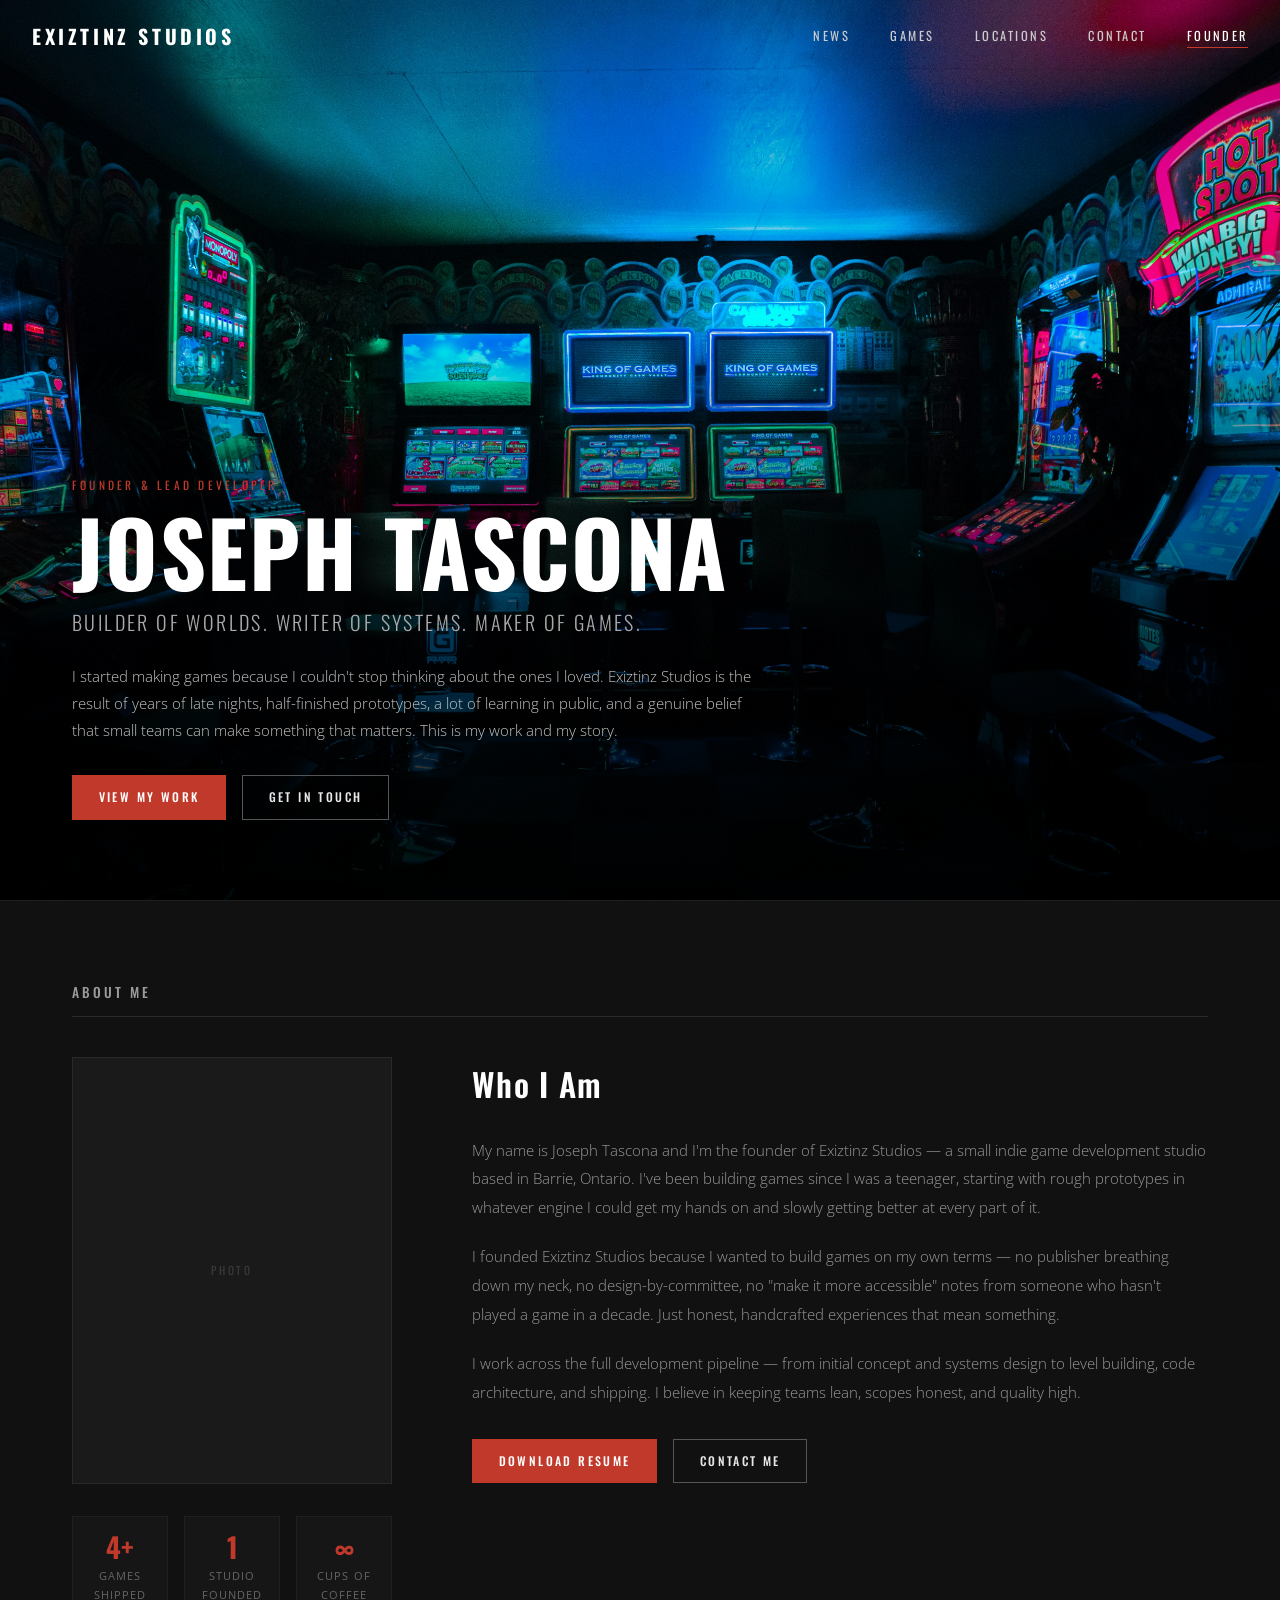
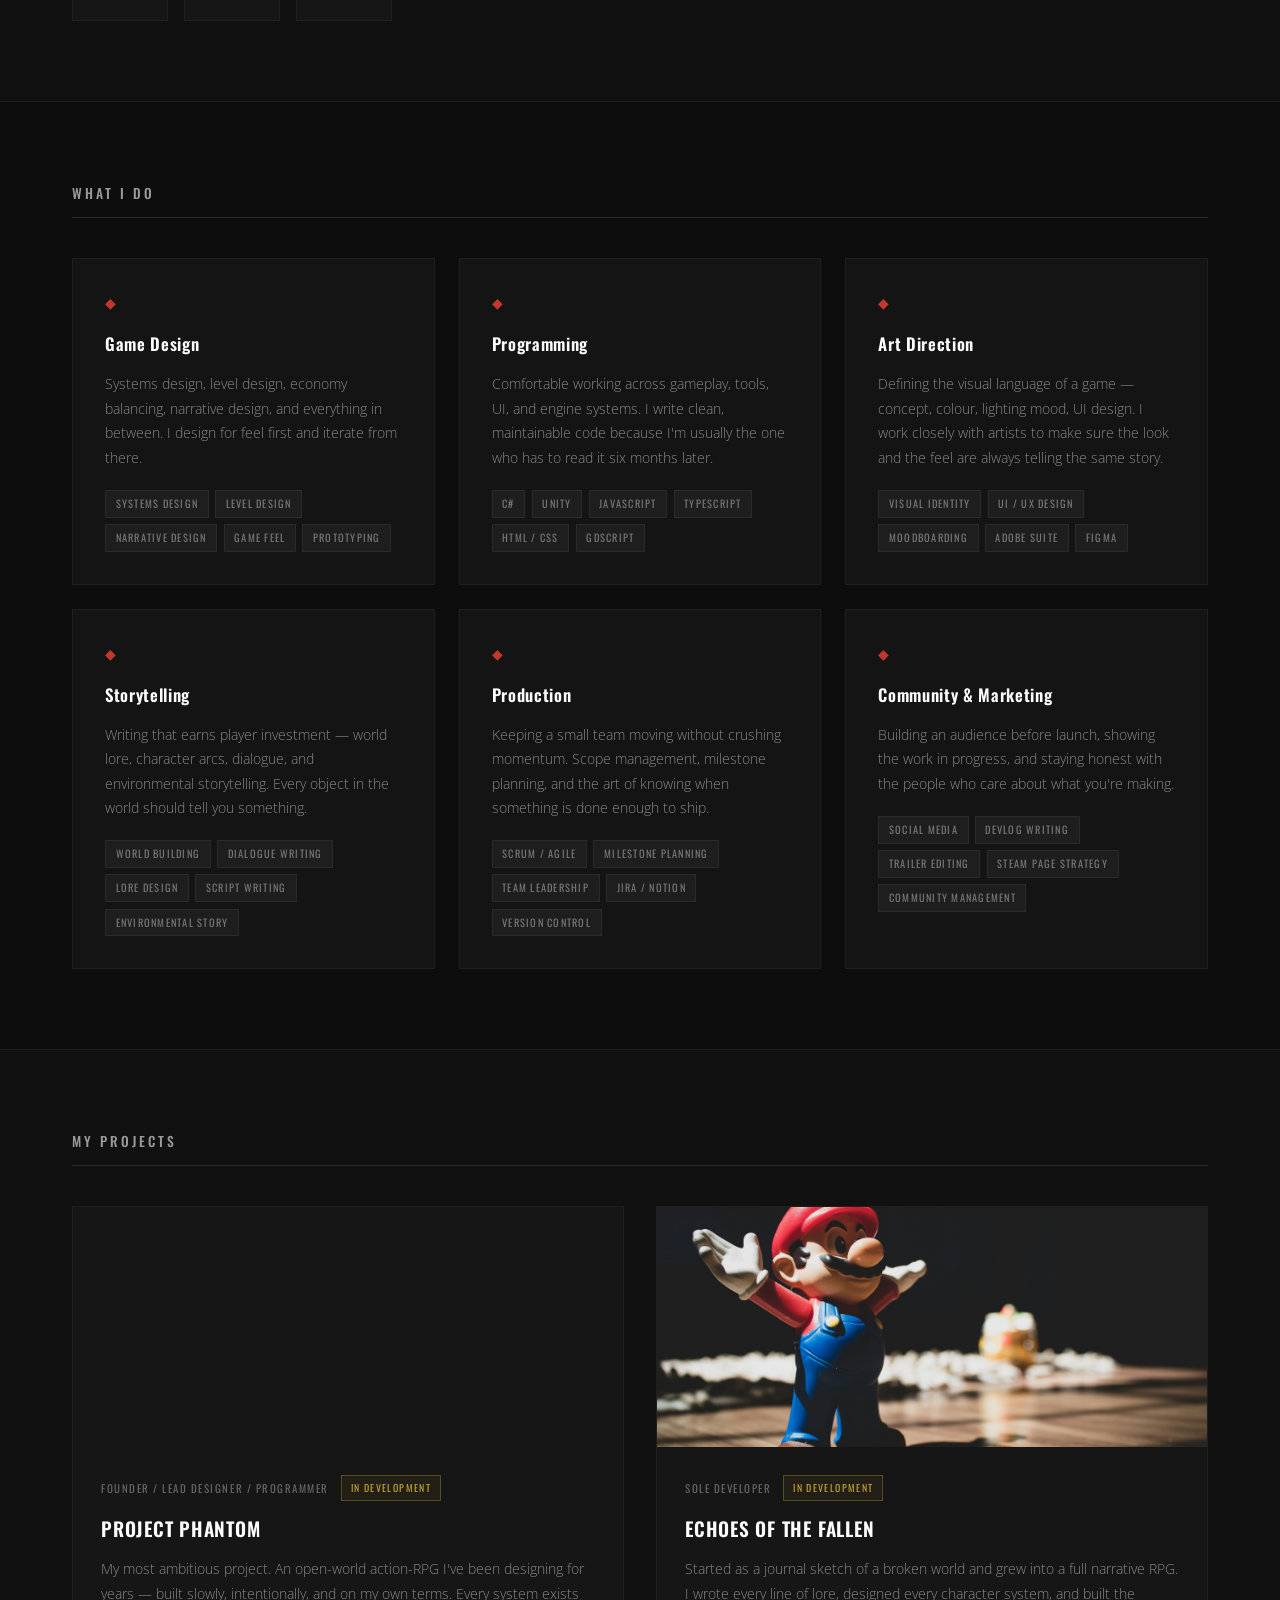
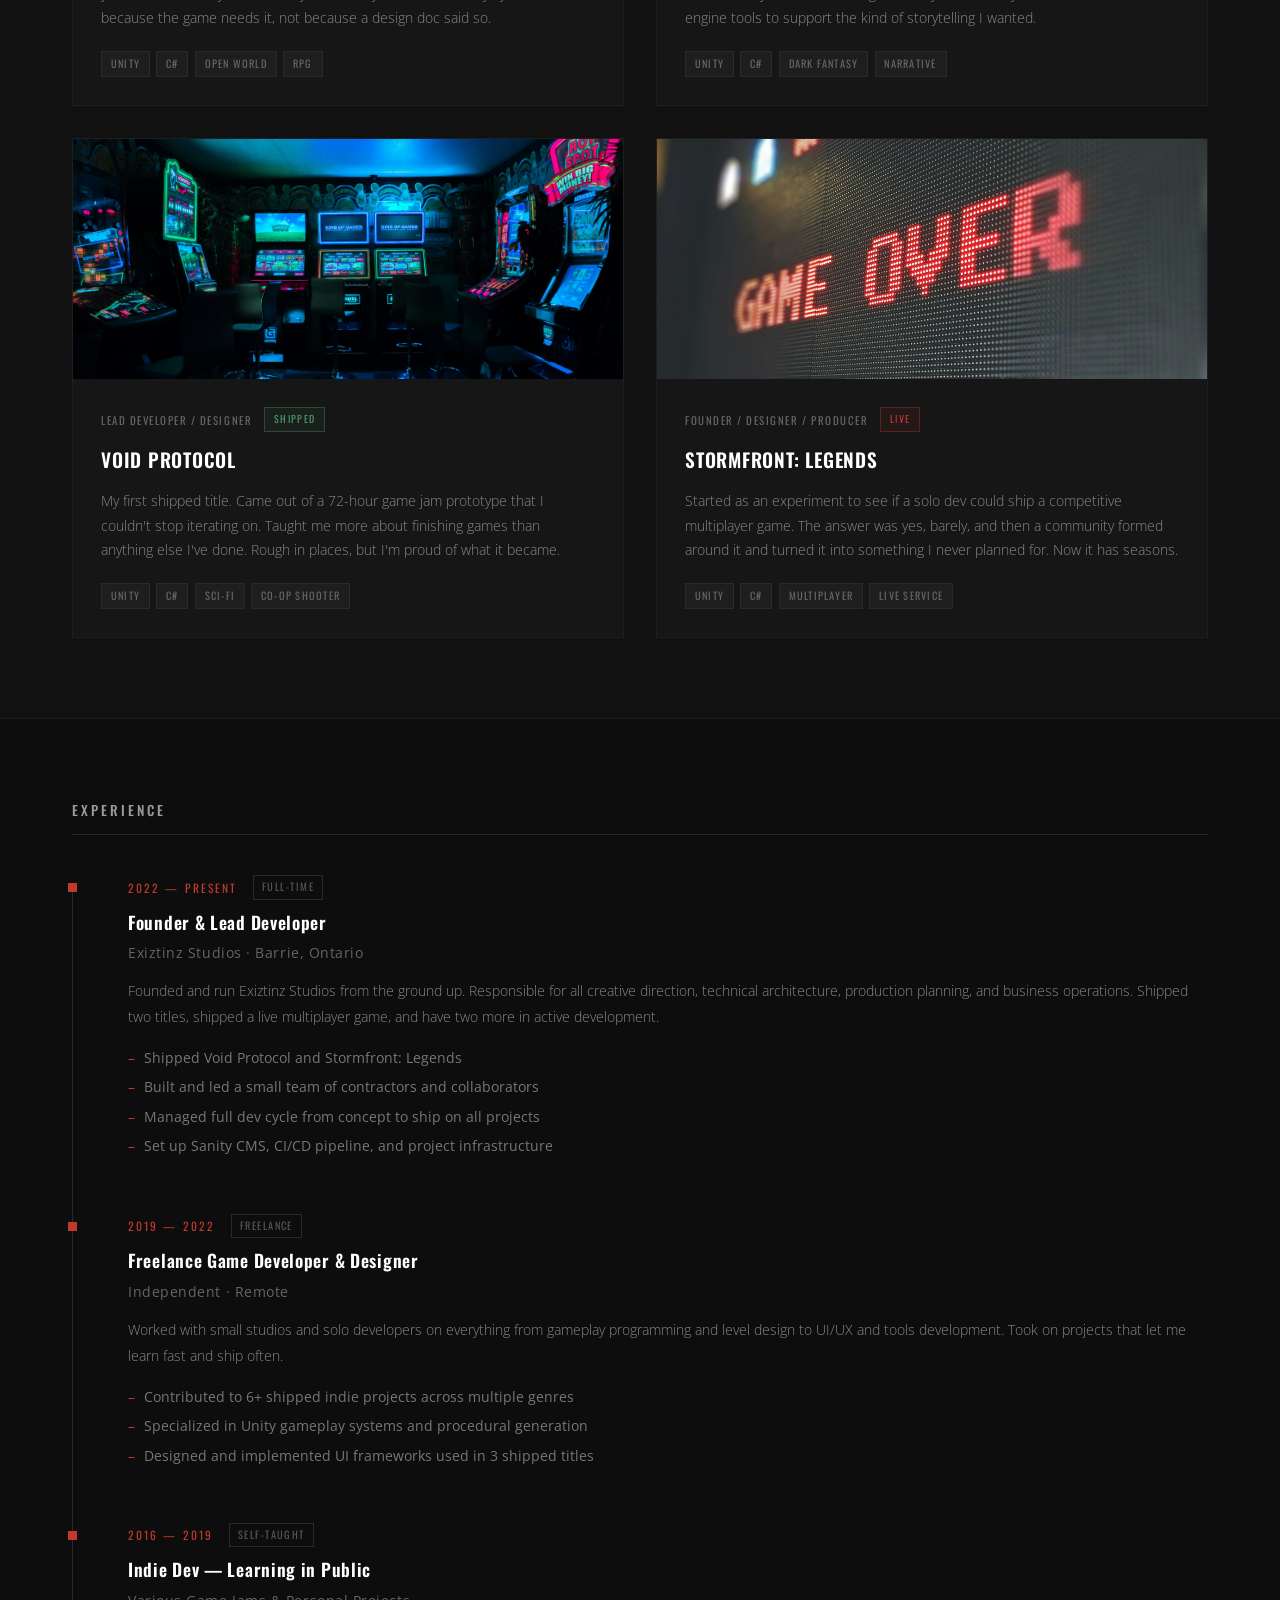
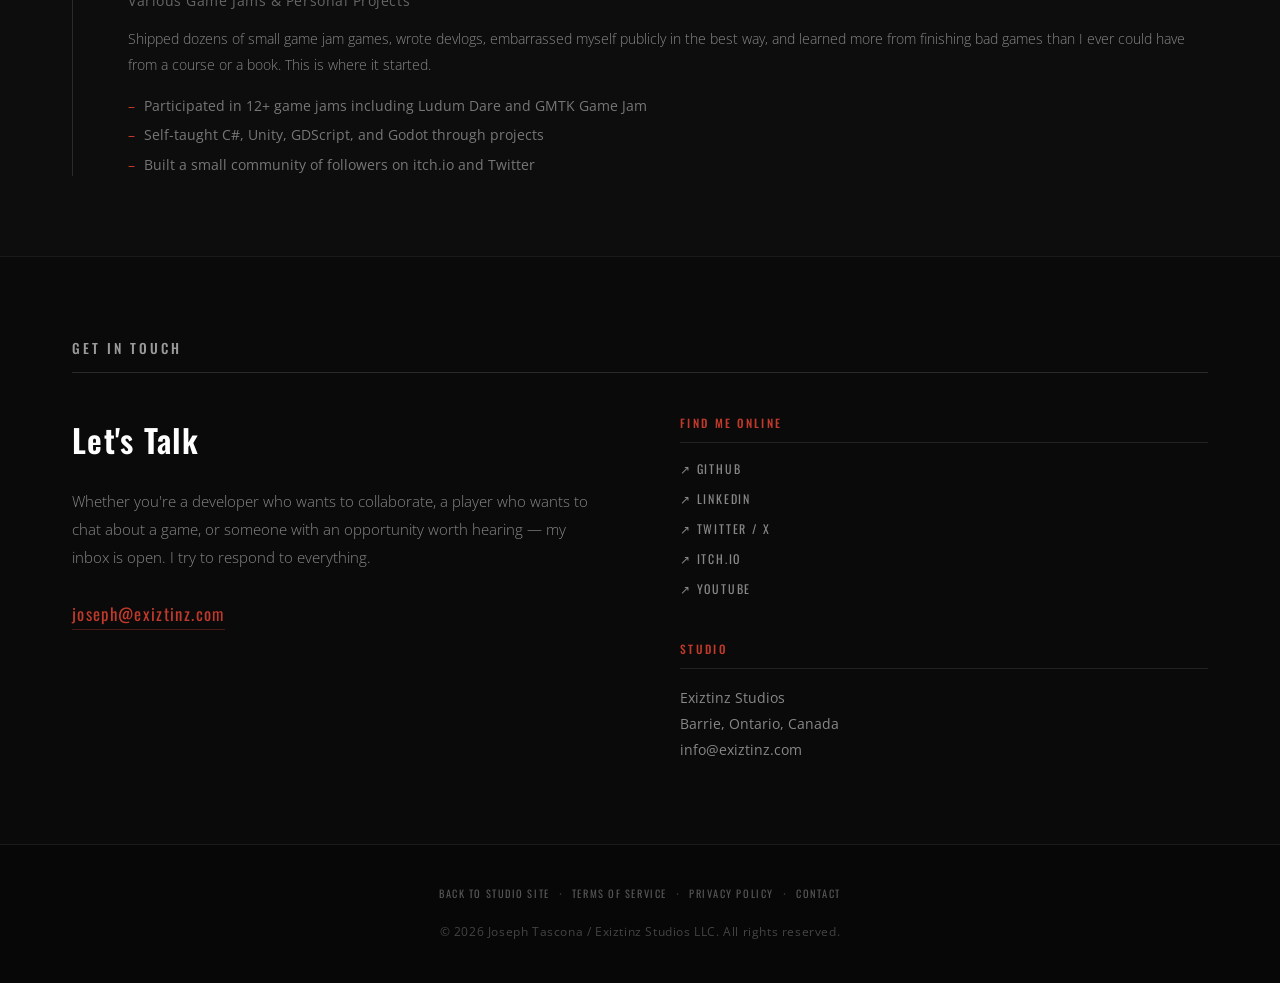
==== founder.html @ 54dedbb7 "Added founder section" ====
<!DOCTYPE html>
<html lang="en">
<head>
  <meta charset="UTF-8" />
  <meta name="viewport" content="width=device-width, initial-scale=1.0" />
  <title>Joseph Tascona – Founder | Exiztinz Studios</title>
  <link rel="preconnect" href="https://fonts.googleapis.com" />
  <link rel="preconnect" href="https://fonts.gstatic.com" crossorigin />
  <link href="https://fonts.googleapis.com/css2?family=Oswald:wght@300;400;500;600;700&family=Open+Sans:wght@300;400;600&display=swap" rel="stylesheet" />
  <link rel="stylesheet" href="style.css" />
  <link rel="stylesheet" href="founder.css" />
</head>
<body>

  <!-- ── NAVIGATION ── -->
  <header id="site-header">
    <nav class="nav-container">
      <a href="index.html" class="nav-logo">EXIZTINZ STUDIOS</a>
      <ul class="nav-links">
        <li><a href="index.html#news">NEWS</a></li>
        <li><a href="index.html#games">GAMES</a></li>
        <li><a href="index.html#locations">LOCATIONS</a></li>
        <li><a href="index.html#contact">CONTACT</a></li>
        <li><a href="founder.html" class="nav-link--active">FOUNDER</a></li>
      </ul>
      <button class="nav-hamburger" aria-label="Open menu">&#9776;</button>
    </nav>
  </header>

  <!-- ── MOBILE MENU ── -->
  <div class="mobile-menu" id="mobile-menu">
    <button class="mobile-menu-close" aria-label="Close menu">&times;</button>
    <ul>
      <li><a href="index.html#news">NEWS</a></li>
      <li><a href="index.html#games">GAMES</a></li>
      <li><a href="index.html#locations">LOCATIONS</a></li>
      <li><a href="index.html#contact">CONTACT</a></li>
      <li><a href="founder.html">FOUNDER</a></li>
    </ul>
  </div>

  <!-- ── FOUNDER HERO ── -->
  <section id="founder-hero" class="founder-hero-section">
    <div class="hero-bg" style="background-image: url('carl-raw-m3hn2Kn5Bns-unsplash.jpg');"></div>
    <div class="hero-overlay"></div>
    <div class="founder-hero-content">
      <p class="hero-eyebrow">FOUNDER &amp; LEAD DEVELOPER</p>
      <h1>Joseph Tascona</h1>
      <p class="founder-hero-tagline">Builder of worlds. Writer of systems. Maker of games.</p>
      <p class="hero-body">
        I started making games because I couldn't stop thinking about the ones I loved. 
        Exiztinz Studios is the result of years of late nights, half-finished prototypes, 
        a lot of learning in public, and a genuine belief that small teams can make 
        something that matters. This is my work and my story.
      </p>
      <div class="founder-hero-ctas">
        <a href="#founder-projects" class="btn-solid">VIEW MY WORK</a>
        <a href="#founder-contact" class="btn-outline">GET IN TOUCH</a>
      </div>
    </div>
  </section>

  <!-- ── ABOUT ── -->
  <section id="founder-about" class="section founder-about-section">
    <div class="section-inner">
      <h2 class="section-label">ABOUT ME</h2>
      <div class="founder-about-grid">

        <div class="founder-photo-wrap">
          <div class="founder-photo-placeholder">
            <span>PHOTO</span>
          </div>
          <div class="founder-quick-facts">
            <div class="founder-fact">
              <span class="founder-fact-num">4+</span>
              <span class="founder-fact-label">Games Shipped</span>
            </div>
            <div class="founder-fact">
              <span class="founder-fact-num">1</span>
              <span class="founder-fact-label">Studio Founded</span>
            </div>
            <div class="founder-fact">
              <span class="founder-fact-num">∞</span>
              <span class="founder-fact-label">Cups of Coffee</span>
            </div>
          </div>
        </div>

        <div class="founder-about-text">
          <h3>Who I Am</h3>
          <p>
            My name is Joseph Tascona and I'm the founder of Exiztinz Studios — a small 
            indie game development studio based in Barrie, Ontario. I've been building games 
            since I was a teenager, starting with rough prototypes in whatever engine I could 
            get my hands on and slowly getting better at every part of it.
          </p>
          <p>
            I founded Exiztinz Studios because I wanted to build games on my own terms — no 
            publisher breathing down my neck, no design-by-committee, no "make it more 
            accessible" notes from someone who hasn't played a game in a decade. Just honest, 
            handcrafted experiences that mean something.
          </p>
          <p>
            I work across the full development pipeline — from initial concept and systems 
            design to level building, code architecture, and shipping. I believe in keeping 
            teams lean, scopes honest, and quality high.
          </p>
          <div class="founder-about-actions">
            <a href="#" class="btn-solid" id="resume-download-btn">DOWNLOAD RESUME</a>
            <a href="#founder-contact" class="btn-outline">CONTACT ME</a>
          </div>
        </div>

      </div>
    </div>
  </section>

  <!-- ── SKILLS ── -->
  <section id="founder-skills" class="section founder-skills-section">
    <div class="section-inner">
      <h2 class="section-label">WHAT I DO</h2>
      <div class="skills-grid">

        <div class="skill-card">
          <div class="skill-card-icon">&#9670;</div>
          <h3>Game Design</h3>
          <p>Systems design, level design, economy balancing, narrative design, and everything in between. I design for feel first and iterate from there.</p>
          <ul class="skill-tags">
            <li>Systems Design</li>
            <li>Level Design</li>
            <li>Narrative Design</li>
            <li>Game Feel</li>
            <li>Prototyping</li>
          </ul>
        </div>

        <div class="skill-card">
          <div class="skill-card-icon">&#9670;</div>
          <h3>Programming</h3>
          <p>Comfortable working across gameplay, tools, UI, and engine systems. I write clean, maintainable code because I'm usually the one who has to read it six months later.</p>
          <ul class="skill-tags">
            <li>C#</li>
            <li>Unity</li>
            <li>JavaScript</li>
            <li>TypeScript</li>
            <li>HTML / CSS</li>
            <li>GDScript</li>
          </ul>
        </div>

        <div class="skill-card">
          <div class="skill-card-icon">&#9670;</div>
          <h3>Art Direction</h3>
          <p>Defining the visual language of a game — concept, colour, lighting mood, UI design. I work closely with artists to make sure the look and the feel are always telling the same story.</p>
          <ul class="skill-tags">
            <li>Visual Identity</li>
            <li>UI / UX Design</li>
            <li>Moodboarding</li>
            <li>Adobe Suite</li>
            <li>Figma</li>
          </ul>
        </div>

        <div class="skill-card">
          <div class="skill-card-icon">&#9670;</div>
          <h3>Storytelling</h3>
          <p>Writing that earns player investment — world lore, character arcs, dialogue, and environmental storytelling. Every object in the world should tell you something.</p>
          <ul class="skill-tags">
            <li>World Building</li>
            <li>Dialogue Writing</li>
            <li>Lore Design</li>
            <li>Script Writing</li>
            <li>Environmental Story</li>
          </ul>
        </div>

        <div class="skill-card">
          <div class="skill-card-icon">&#9670;</div>
          <h3>Production</h3>
          <p>Keeping a small team moving without crushing momentum. Scope management, milestone planning, and the art of knowing when something is done enough to ship.</p>
          <ul class="skill-tags">
            <li>Scrum / Agile</li>
            <li>Milestone Planning</li>
            <li>Team Leadership</li>
            <li>Jira / Notion</li>
            <li>Version Control</li>
          </ul>
        </div>

        <div class="skill-card">
          <div class="skill-card-icon">&#9670;</div>
          <h3>Community & Marketing</h3>
          <p>Building an audience before launch, showing the work in progress, and staying honest with the people who care about what you're making.</p>
          <ul class="skill-tags">
            <li>Social Media</li>
            <li>Devlog Writing</li>
            <li>Trailer Editing</li>
            <li>Steam Page Strategy</li>
            <li>Community Management</li>
          </ul>
        </div>

      </div>
    </div>
  </section>

  <!-- ── PROJECTS ── -->
  <section id="founder-projects" class="section founder-projects-section">
    <div class="section-inner">
      <h2 class="section-label">MY PROJECTS</h2>
      <div class="founder-projects-grid">

        <article class="founder-project-card">
          <div class="founder-project-img" style="background-image: url('nikita-kachanovsky-FJFPuE1MAOM-unsplash.jpg');"></div>
          <div class="founder-project-body">
            <div class="founder-project-meta">
              <span class="founder-project-role">Founder / Lead Designer / Programmer</span>
              <span class="founder-project-status founder-project-status--wip">IN DEVELOPMENT</span>
            </div>
            <h3>Project Phantom</h3>
            <p>
              My most ambitious project. An open-world action-RPG I've been designing 
              for years — built slowly, intentionally, and on my own terms. Every 
              system exists because the game needs it, not because a design doc said so.
            </p>
            <div class="founder-project-tags">
              <span>Unity</span><span>C#</span><span>Open World</span><span>RPG</span>
            </div>
          </div>
        </article>

        <article class="founder-project-card">
          <div class="founder-project-img" style="background-image: url('claudio-luiz-castro-_R95VMWyn7A-unsplash.jpg');"></div>
          <div class="founder-project-body">
            <div class="founder-project-meta">
              <span class="founder-project-role">Sole Developer</span>
              <span class="founder-project-status founder-project-status--wip">IN DEVELOPMENT</span>
            </div>
            <h3>Echoes of the Fallen</h3>
            <p>
              Started as a journal sketch of a broken world and grew into a full narrative 
              RPG. I wrote every line of lore, designed every character system, and 
              built the engine tools to support the kind of storytelling I wanted.
            </p>
            <div class="founder-project-tags">
              <span>Unity</span><span>C#</span><span>Dark Fantasy</span><span>Narrative</span>
            </div>
          </div>
        </article>

        <article class="founder-project-card">
          <div class="founder-project-img" style="background-image: url('carl-raw-m3hn2Kn5Bns-unsplash.jpg');"></div>
          <div class="founder-project-body">
            <div class="founder-project-meta">
              <span class="founder-project-role">Lead Developer / Designer</span>
              <span class="founder-project-status founder-project-status--shipped">SHIPPED</span>
            </div>
            <h3>Void Protocol</h3>
            <p>
              My first shipped title. Came out of a 72-hour game jam prototype that I couldn't 
              stop iterating on. Taught me more about finishing games than anything else I've done. 
              Rough in places, but I'm proud of what it became.
            </p>
            <div class="founder-project-tags">
              <span>Unity</span><span>C#</span><span>Sci-Fi</span><span>Co-op Shooter</span>
            </div>
          </div>
        </article>

        <article class="founder-project-card">
          <div class="founder-project-img" style="background-image: url('compagnons-By-tZImt0Ms-unsplash.jpg');"></div>
          <div class="founder-project-body">
            <div class="founder-project-meta">
              <span class="founder-project-role">Founder / Designer / Producer</span>
              <span class="founder-project-status founder-project-status--live">LIVE</span>
            </div>
            <h3>Stormfront: Legends</h3>
            <p>
              Started as an experiment to see if a solo dev could ship a competitive multiplayer 
              game. The answer was yes, barely, and then a community formed around it and turned 
              it into something I never planned for. Now it has seasons.
            </p>
            <div class="founder-project-tags">
              <span>Unity</span><span>C#</span><span>Multiplayer</span><span>Live Service</span>
            </div>
          </div>
        </article>

      </div>
    </div>
  </section>

  <!-- ── EXPERIENCE ── -->
  <section id="founder-experience" class="section founder-experience-section">
    <div class="section-inner">
      <h2 class="section-label">EXPERIENCE</h2>
      <div class="timeline">

        <div class="timeline-item">
          <div class="timeline-marker"></div>
          <div class="timeline-content">
            <div class="timeline-meta">
              <span class="timeline-date">2022 — PRESENT</span>
              <span class="timeline-type">Full-Time</span>
            </div>
            <h3>Founder &amp; Lead Developer</h3>
            <h4>Exiztinz Studios · Barrie, Ontario</h4>
            <p>
              Founded and run Exiztinz Studios from the ground up. Responsible for all 
              creative direction, technical architecture, production planning, and business 
              operations. Shipped two titles, shipped a live multiplayer game, and have two 
              more in active development.
            </p>
            <ul class="timeline-highlights">
              <li>Shipped Void Protocol and Stormfront: Legends</li>
              <li>Built and led a small team of contractors and collaborators</li>
              <li>Managed full dev cycle from concept to ship on all projects</li>
              <li>Set up Sanity CMS, CI/CD pipeline, and project infrastructure</li>
            </ul>
          </div>
        </div>

        <div class="timeline-item">
          <div class="timeline-marker"></div>
          <div class="timeline-content">
            <div class="timeline-meta">
              <span class="timeline-date">2019 — 2022</span>
              <span class="timeline-type">Freelance</span>
            </div>
            <h3>Freelance Game Developer &amp; Designer</h3>
            <h4>Independent · Remote</h4>
            <p>
              Worked with small studios and solo developers on everything from gameplay 
              programming and level design to UI/UX and tools development. Took on projects 
              that let me learn fast and ship often.
            </p>
            <ul class="timeline-highlights">
              <li>Contributed to 6+ shipped indie projects across multiple genres</li>
              <li>Specialized in Unity gameplay systems and procedural generation</li>
              <li>Designed and implemented UI frameworks used in 3 shipped titles</li>
            </ul>
          </div>
        </div>

        <div class="timeline-item">
          <div class="timeline-marker"></div>
          <div class="timeline-content">
            <div class="timeline-meta">
              <span class="timeline-date">2016 — 2019</span>
              <span class="timeline-type">Self-Taught</span>
            </div>
            <h3>Indie Dev — Learning in Public</h3>
            <h4>Various Game Jams &amp; Personal Projects</h4>
            <p>
              Shipped dozens of small game jam games, wrote devlogs, embarrassed myself publicly 
              in the best way, and learned more from finishing bad games than I ever could have 
              from a course or a book. This is where it started.
            </p>
            <ul class="timeline-highlights">
              <li>Participated in 12+ game jams including Ludum Dare and GMTK Game Jam</li>
              <li>Self-taught C#, Unity, GDScript, and Godot through projects</li>
              <li>Built a small community of followers on itch.io and Twitter</li>
            </ul>
          </div>
        </div>

      </div>
    </div>
  </section>

  <!-- ── CONTACT ── -->
  <section id="founder-contact" class="section founder-contact-section">
    <div class="section-inner">
      <h2 class="section-label">GET IN TOUCH</h2>
      <div class="founder-contact-layout">

        <div class="founder-contact-text">
          <h3>Let's Talk</h3>
          <p>
            Whether you're a developer who wants to collaborate, a player who wants to chat 
            about a game, or someone with an opportunity worth hearing — my inbox is open. 
            I try to respond to everything.
          </p>
          <a href="mailto:joseph@exiztinz.com" class="founder-email-link">joseph@exiztinz.com</a>
        </div>

        <div class="founder-contact-links">
          <div class="contact-block">
            <h3>FIND ME ONLINE</h3>
            <div class="social-links">
              <a href="#" class="social-link">&#x2197; GITHUB</a>
              <a href="#" class="social-link">&#x2197; LINKEDIN</a>
              <a href="#" class="social-link">&#x2197; TWITTER / X</a>
              <a href="#" class="social-link">&#x2197; ITCH.IO</a>
              <a href="#" class="social-link">&#x2197; YOUTUBE</a>
            </div>
          </div>
          <div class="contact-block" style="margin-top: 2.5rem;">
            <h3>STUDIO</h3>
            <address>
              Exiztinz Studios<br />
              Barrie, Ontario, Canada<br />
              <a href="mailto:info@exiztinz.com">info@exiztinz.com</a>
            </address>
          </div>
        </div>

      </div>
    </div>
  </section>

  <!-- ── FOOTER ── -->
  <footer class="site-footer">
    <div class="footer-inner">
      <nav class="footer-legal">
        <a href="index.html">BACK TO STUDIO SITE</a>
        <span class="divider">&bull;</span>
        <a href="#">TERMS OF SERVICE</a>
        <span class="divider">&bull;</span>
        <a href="#">PRIVACY POLICY</a>
        <span class="divider">&bull;</span>
        <a href="#">CONTACT</a>
      </nav>
      <p class="footer-copy">&copy; 2026 Joseph Tascona / Exiztinz Studios LLC. All rights reserved.</p>
    </div>
  </footer>

  <script src="founder.js"></script>
</body>
</html>
---- style.css ----
/* ============================================================
   EXIZTINZ STUDIOS — Main Stylesheet
   ============================================================ */

/* ── Reset & base ─────────────────────────────────────────── */
*, *::before, *::after { box-sizing: border-box; margin: 0; padding: 0; }

html { scroll-behavior: smooth; font-size: 16px; }

body {
  font-family: 'Open Sans', sans-serif;
  background-color: #0d0d0d;
  color: #e8e8e8;
  line-height: 1.7;
  overflow-x: hidden;
}

a { color: inherit; text-decoration: none; }
ul { list-style: none; }
address { font-style: normal; }
img { display: block; max-width: 100%; }

/* ── Typography helpers ───────────────────────────────────── */
h1, h2, h3, h4 { font-family: 'Oswald', sans-serif; font-weight: 600; letter-spacing: 0.04em; }

.section-label {
  font-family: 'Oswald', sans-serif;
  font-size: clamp(0.7rem, 1.2vw, 0.85rem);
  font-weight: 500;
  letter-spacing: 0.22em;
  text-transform: uppercase;
  color: #9a9a9a;
  margin-bottom: 2.5rem;
  padding-bottom: 0.75rem;
  border-bottom: 1px solid #2a2a2a;
}

/* ── Layout helpers ───────────────────────────────────────── */
.section { padding: 5rem 0; }
.section-inner { max-width: 1200px; margin: 0 auto; padding: 0 2rem; }

/* ============================================================
   NAVIGATION
   ============================================================ */
#site-header {
  position: fixed;
  top: 0;
  left: 0;
  right: 0;
  z-index: 900;
  background: transparent;
  transition: background 0.35s ease, box-shadow 0.35s ease;
}
#site-header.scrolled {
  background: rgba(10, 10, 10, 0.97);
  box-shadow: 0 2px 20px rgba(0,0,0,0.6);
}

.nav-container {
  max-width: 1300px;
  margin: 0 auto;
  padding: 0 2rem;
  height: 72px;
  display: flex;
  align-items: center;
  justify-content: space-between;
}

.nav-logo {
  font-family: 'Oswald', sans-serif;
  font-size: 1.25rem;
  font-weight: 700;
  letter-spacing: 0.18em;
  color: #fff;
  text-transform: uppercase;
  white-space: nowrap;
}

.nav-links {
  display: flex;
  align-items: center;
  gap: 2.5rem;
}
.nav-links li a {
  font-family: 'Oswald', sans-serif;
  font-size: 0.78rem;
  font-weight: 400;
  letter-spacing: 0.2em;
  text-transform: uppercase;
  color: #cccccc;
  transition: color 0.2s;
}
.nav-links li a:hover { color: #fff; }

.nav-hamburger {
  display: none;
  background: none;
  border: none;
  color: #fff;
  font-size: 1.6rem;
  cursor: pointer;
  line-height: 1;
}

/* ── Mobile menu ──────────────────────────────────────────── */
.mobile-menu {
  display: none;
  position: fixed;
  inset: 0;
  background: rgba(10, 10, 10, 0.98);
  z-index: 950;
  flex-direction: column;
  align-items: center;
  justify-content: center;
  gap: 2rem;
}
.mobile-menu.open { display: flex; }
.mobile-menu-close {
  position: absolute;
  top: 1.5rem;
  right: 2rem;
  background: none;
  border: none;
  color: #fff;
  font-size: 2.5rem;
  cursor: pointer;
  line-height: 1;
}
.mobile-menu ul { display: flex; flex-direction: column; align-items: center; gap: 2rem; }
.mobile-menu ul li a {
  font-family: 'Oswald', sans-serif;
  font-size: 1.8rem;
  font-weight: 500;
  letter-spacing: 0.15em;
  text-transform: uppercase;
  color: #fff;
  transition: color 0.2s;
}
.mobile-menu ul li a:hover { color: #c0392b; }

/* ============================================================
   HERO
   ============================================================ */
.hero-section {
  position: relative;
  height: 100vh;
  min-height: 600px;
  display: flex;
  align-items: flex-end;
  overflow: hidden;
}

.hero-bg {
  position: absolute;
  inset: 0;
  background-size: cover;
  background-position: center top;
  transform: scale(1.04);
  transition: transform 8s ease;
}
.hero-section:hover .hero-bg { transform: scale(1.0); }

.hero-overlay {
  position: absolute;
  inset: 0;
  background: linear-gradient(
    to bottom,
    rgba(0,0,0,0.25) 0%,
    rgba(0,0,0,0.0) 35%,
    rgba(0,0,0,0.65) 70%,
    rgba(0,0,0,0.95) 100%
  );
}

.hero-content {
  position: relative;
  z-index: 2;
  max-width: 1200px;
  margin: 0 auto;
  padding: 0 2rem 5rem;
  width: 100%;
}

.hero-eyebrow {
  font-family: 'Oswald', sans-serif;
  font-size: 0.72rem;
  font-weight: 400;
  letter-spacing: 0.28em;
  text-transform: uppercase;
  color: #c0392b;
  margin-bottom: 0.75rem;
}

.hero-content h1 {
  font-size: clamp(2.8rem, 6vw, 5.5rem);
  font-weight: 700;
  color: #ffffff;
  letter-spacing: 0.02em;
  line-height: 1.05;
  margin-bottom: 1.5rem;
  text-transform: uppercase;
}

.hero-body {
  max-width: 680px;
  font-size: 0.95rem;
  color: #c5c5c5;
  line-height: 1.75;
  font-weight: 300;
}

.hero-scroll-arrow {
  position: absolute;
  bottom: 1.5rem;
  left: 50%;
  transform: translateX(-50%);
  z-index: 2;
  font-size: 2.8rem;
  color: rgba(255,255,255,0.45);
  transition: color 0.2s;
  animation: bounce 2s infinite;
}
.hero-scroll-arrow:hover { color: #fff; }

@keyframes bounce {
  0%, 100% { transform: translateX(-50%) translateY(0); }
  50%       { transform: translateX(-50%) translateY(8px); }
}

/* ============================================================
   NEWS
   ============================================================ */
.news-section { background-color: #0d0d0d; }

.news-grid {
  display: grid;
  grid-template-columns: repeat(3, 1fr);
  gap: 2rem;
  margin-bottom: 3rem;
}

.news-status {
  color: #888;
  font-size: 0.88rem;
  margin-top: -1.8rem;
  margin-bottom: 2rem;
}

.news-status.news-status--error {
  color: #c96d63;
}

.news-card {
  background: #161616;
  border: 1px solid #1f1f1f;
  transition: border-color 0.2s, transform 0.2s;
  overflow: hidden;
}
.news-card:hover { border-color: #3a3a3a; transform: translateY(-4px); }

.news-card-img {
  height: 220px;
  background-size: cover;
  background-position: center;
}

.news-card-body {
  padding: 1.75rem;
}
.news-card-body h3 {
  font-size: 1.1rem;
  font-weight: 600;
  color: #fff;
  margin-bottom: 0.75rem;
  line-height: 1.35;
}

.news-card-meta {
  font-family: 'Oswald', sans-serif;
  font-size: 0.7rem;
  letter-spacing: 0.14em;
  text-transform: uppercase;
  color: #777;
  margin-bottom: 0.85rem;
}

.news-card-body p {
  font-size: 0.88rem;
  color: #999;
  margin-bottom: 1.25rem;
  line-height: 1.7;
}

.btn-text {
  font-family: 'Oswald', sans-serif;
  font-size: 0.72rem;
  font-weight: 500;
  letter-spacing: 0.2em;
  text-transform: uppercase;
  color: #c0392b;
  border-bottom: 1px solid transparent;
  padding-bottom: 2px;
  transition: border-color 0.2s, color 0.2s;
}
.btn-text:hover { border-color: #c0392b; color: #e04030; }

.section-cta { text-align: center; }

/* Full post modal */
.post-modal {
  position: fixed;
  inset: 0;
  z-index: 1000;
  display: none;
}

.post-modal.is-open {
  display: block;
}

.post-modal__backdrop {
  position: absolute;
  inset: 0;
  background: rgba(0, 0, 0, 0.78);
}

.post-modal__panel {
  position: relative;
  z-index: 2;
  width: min(860px, calc(100% - 2rem));
  max-height: calc(100vh - 2rem);
  overflow-y: auto;
  margin: 1rem auto;
  background: #111;
  border: 1px solid #2a2a2a;
  padding: 2.5rem;
  box-shadow: 0 15px 45px rgba(0, 0, 0, 0.45);
}

.post-modal__close {
  position: absolute;
  top: 0.5rem;
  right: 0.9rem;
  border: none;
  background: transparent;
  color: #bbb;
  font-size: 2rem;
  line-height: 1;
  cursor: pointer;
}

.post-modal__close:hover {
  color: #fff;
}

.post-modal__date {
  font-family: 'Oswald', sans-serif;
  font-size: 0.72rem;
  letter-spacing: 0.18em;
  text-transform: uppercase;
  color: #7a7a7a;
  margin-bottom: 0.8rem;
}

.post-modal__title {
  font-size: clamp(1.5rem, 4vw, 2.4rem);
  color: #fff;
  margin-bottom: 1.25rem;
  line-height: 1.2;
}

.post-modal__body p {
  color: #b9b9b9;
  margin-bottom: 1rem;
  line-height: 1.9;
  font-size: 0.97rem;
}

.post-modal__body h4 {
  margin-top: 1.6rem;
  margin-bottom: 0.7rem;
  color: #f2f2f2;
  font-size: 1.1rem;
}

/* ============================================================
   BUTTONS
   ============================================================ */
.btn-solid {
  display: inline-block;
  background: #c0392b;
  color: #fff;
  font-family: 'Oswald', sans-serif;
  font-size: 0.75rem;
  font-weight: 500;
  letter-spacing: 0.2em;
  text-transform: uppercase;
  padding: 0.7rem 1.6rem;
  border: 1px solid #c0392b;
  transition: background 0.2s, color 0.2s;
}
.btn-solid:hover { background: #a93226; border-color: #a93226; }

.btn-outline {
  display: inline-block;
  background: transparent;
  color: #e8e8e8;
  font-family: 'Oswald', sans-serif;
  font-size: 0.75rem;
  font-weight: 500;
  letter-spacing: 0.2em;
  text-transform: uppercase;
  padding: 0.7rem 1.6rem;
  border: 1px solid #555;
  transition: border-color 0.2s, color 0.2s;
}
.btn-outline:hover { border-color: #fff; color: #fff; }

/* ============================================================
   STUDIO BIO
   ============================================================ */
.studio-bio-section {
  background: #111111;
  padding: 4.5rem 0;
  border-top: 1px solid #1e1e1e;
  border-bottom: 1px solid #1e1e1e;
}
.studio-bio-inner {
  max-width: 860px;
  text-align: center;
}
.studio-bio-title {
  font-size: clamp(1.4rem, 3vw, 2rem);
  color: #fff;
  margin-bottom: 1.25rem;
}
.studio-bio-inner p {
  font-size: 0.97rem;
  color: #aaa;
  line-height: 1.85;
  font-weight: 300;
}

/* ============================================================
   GAMES
   ============================================================ */
.games-section { background-color: #0a0a0a; padding-bottom: 0; }

.games-carousel-wrapper {
  position: relative;
  display: flex;
  align-items: center;
  overflow: hidden;
  margin-top: 2.5rem;
}

.games-carousel {
  display: flex;
  width: 100%;
  transition: transform 0.6s cubic-bezier(0.25, 0.46, 0.45, 0.94);
  will-change: transform;
}

.game-slide {
  min-width: 100%;
  display: flex;
  align-items: stretch;
  min-height: 520px;
}

.game-slide-img {
  flex: 0 0 55%;
  background-size: cover;
  background-position: center;
  position: relative;
}
.game-slide-img::after {
  content: '';
  position: absolute;
  inset: 0;
  background: linear-gradient(to right, rgba(10,10,10,0) 55%, rgba(10,10,10,1) 100%);
}

.game-slide-content {
  flex: 0 0 45%;
  padding: 3.5rem 3rem 3.5rem 2.5rem;
  display: flex;
  flex-direction: column;
  justify-content: center;
  background: #0a0a0a;
}
.game-slide-content h3 {
  font-size: clamp(1.6rem, 3.5vw, 2.5rem);
  color: #fff;
  margin-bottom: 1.25rem;
  text-transform: uppercase;
}
.game-slide-content p {
  font-size: 0.93rem;
  color: #aaa;
  line-height: 1.8;
  margin-bottom: 2rem;
  font-weight: 300;
}
.game-slide-actions {
  display: flex;
  gap: 1rem;
  flex-wrap: wrap;
}

/* Carousel navigation buttons */
.carousel-btn {
  position: absolute;
  top: 50%;
  transform: translateY(-50%);
  z-index: 10;
  background: rgba(10,10,10,0.75);
  border: 1px solid #333;
  color: #fff;
  font-size: 1.4rem;
  width: 52px;
  height: 52px;
  cursor: pointer;
  transition: background 0.2s, border-color 0.2s;
  display: flex;
  align-items: center;
  justify-content: center;
  line-height: 1;
}
.carousel-btn:hover { background: rgba(192,57,43,0.85); border-color: #c0392b; }
.carousel-btn--prev { left: 1.5rem; }
.carousel-btn--next { right: 1.5rem; }

/* Thumbnail strip */
.games-thumbs {
  display: flex;
  background: #111111;
  border-top: 1px solid #1c1c1c;
  overflow-x: auto;
  scrollbar-width: none;
}
.games-thumbs::-webkit-scrollbar { display: none; }

.thumb {
  flex: 1 1 0;
  min-width: 180px;
  height: 120px;
  background-size: cover;
  background-position: center;
  border: none;
  border-right: 1px solid #1c1c1c;
  cursor: pointer;
  position: relative;
  overflow: hidden;
  transition: opacity 0.2s;
  opacity: 0.45;
}
.thumb:last-child { border-right: none; }
.thumb::before {
  content: '';
  position: absolute;
  inset: 0;
  background: rgba(0,0,0,0.5);
  transition: background 0.2s;
}
.thumb.active { opacity: 1; }
.thumb.active::before { background: rgba(0,0,0,0.0); }
.thumb:hover { opacity: 0.8; }

.thumb span {
  position: absolute;
  bottom: 0;
  left: 0;
  right: 0;
  padding: 0.5rem 0.75rem;
  font-family: 'Oswald', sans-serif;
  font-size: 0.72rem;
  font-weight: 400;
  letter-spacing: 0.12em;
  text-transform: uppercase;
  color: #fff;
  background: linear-gradient(to top, rgba(0,0,0,0.85) 0%, transparent 100%);
}

/* ============================================================
   LOCATION
   ============================================================ */
.location-section { background-color: #0d0d0d; }

.location-layout {
  display: grid;
  grid-template-columns: 1fr 1.8fr;
  gap: 4rem;
  align-items: start;
}

.location-img-wrap { position: sticky; top: 5.5rem; }
.location-img {
  width: 100%;
  padding-top: 120%;
  background-size: cover;
  background-position: center;
}

.location-info h3 {
  font-size: clamp(1.6rem, 3vw, 2.2rem);
  color: #fff;
  text-transform: uppercase;
  margin-bottom: 1.25rem;
}
.location-info > p {
  font-size: 0.93rem;
  color: #999;
  line-height: 1.85;
  margin-bottom: 2.5rem;
  font-weight: 300;
}

.location-cols {
  display: grid;
  grid-template-columns: 1fr 1fr;
  gap: 2rem 3rem;
}

.location-col h4 {
  font-family: 'Oswald', sans-serif;
  font-size: 0.72rem;
  font-weight: 500;
  letter-spacing: 0.2em;
  text-transform: uppercase;
  color: #c0392b;
  margin-bottom: 0.75rem;
  padding-bottom: 0.5rem;
  border-bottom: 1px solid #222;
}
.location-col ul { display: flex; flex-direction: column; gap: 0.4rem; }
.location-col ul li a {
  font-size: 0.87rem;
  color: #888;
  transition: color 0.2s;
}
.location-col ul li a:hover { color: #fff; }

/* ============================================================
   CONTACT
   ============================================================ */
.contact-section { background: #0a0a0a; border-top: 1px solid #1a1a1a; }

.contact-grid {
  display: grid;
  grid-template-columns: repeat(4, 1fr);
  gap: 2.5rem;
}

.contact-block h3 {
  font-family: 'Oswald', sans-serif;
  font-size: 0.72rem;
  font-weight: 500;
  letter-spacing: 0.2em;
  text-transform: uppercase;
  color: #c0392b;
  margin-bottom: 1rem;
  padding-bottom: 0.6rem;
  border-bottom: 1px solid #222;
}
.contact-block address, .contact-block p {
  font-size: 0.88rem;
  color: #888;
  line-height: 1.85;
}
.contact-block a {
  color: #888;
  transition: color 0.2s;
}
.contact-block a:hover { color: #fff; }

.social-links { display: flex; flex-direction: column; gap: 0.6rem; }
.social-link {
  font-family: 'Oswald', sans-serif;
  font-size: 0.75rem;
  font-weight: 400;
  letter-spacing: 0.15em;
  text-transform: uppercase;
  color: #888;
  transition: color 0.2s;
}
.social-link:hover { color: #fff; }

/* ============================================================
   FOOTER
   ============================================================ */
.site-footer {
  background: #070707;
  border-top: 1px solid #1a1a1a;
  padding: 2.5rem 0;
}
.footer-inner {
  max-width: 1200px;
  margin: 0 auto;
  padding: 0 2rem;
  text-align: center;
}

.footer-legal {
  display: flex;
  flex-wrap: wrap;
  align-items: center;
  justify-content: center;
  gap: 0.5rem 0;
  margin-bottom: 1.25rem;
}
.footer-legal a {
  font-family: 'Oswald', sans-serif;
  font-size: 0.65rem;
  font-weight: 400;
  letter-spacing: 0.15em;
  text-transform: uppercase;
  color: #555;
  padding: 0 0.6rem;
  transition: color 0.2s;
}
.footer-legal a:hover { color: #aaa; }
.footer-legal .divider { color: #333; font-size: 0.5rem; }

.footer-copy {
  font-size: 0.75rem;
  color: #444;
  letter-spacing: 0.05em;
}

/* ============================================================
   RESPONSIVE
   ============================================================ */
@media (max-width: 1024px) {
  .contact-grid { grid-template-columns: 1fr 1fr; }
  .location-layout { grid-template-columns: 1fr; gap: 2rem; }
  .location-img-wrap { position: static; }
  .location-img { padding-top: 55%; }
  .game-slide { flex-direction: column; min-height: auto; }
  .game-slide-img { flex: none; height: 320px; }
  .game-slide-img::after { background: linear-gradient(to bottom, transparent 55%, rgba(10,10,10,1) 100%); }
  .game-slide-content { flex: none; padding: 2rem; }
}

@media (max-width: 768px) {
  .nav-links { display: none; }
  .nav-hamburger { display: block; }
  .news-grid { grid-template-columns: 1fr; }
  .contact-grid { grid-template-columns: 1fr; }
  .location-cols { grid-template-columns: 1fr; }
  .thumb span { display: none; }
  .thumb { min-width: 80px; height: 80px; }
  .carousel-btn { display: none; }
  .post-modal__panel {
    width: calc(100% - 1rem);
    margin: 0.5rem auto;
    max-height: calc(100vh - 1rem);
    padding: 1.35rem;
  }
}

@media (max-width: 480px) {
  .hero-content h1 { font-size: 2.4rem; }
  .game-slide-content h3 { font-size: 1.4rem; }
}
---- founder.css ----
/* ── Founder page nav active link ─────────────────────────── */
.nav-link--active {
  color: #fff !important;
  border-bottom: 1px solid #c0392b;
  padding-bottom: 2px;
}

/* ============================================================
   FOUNDER HERO
   ============================================================ */
.founder-hero-section {
  position: relative;
  height: 100vh;
  min-height: 600px;
  display: flex;
  align-items: flex-end;
  overflow: hidden;
}

.founder-hero-content {
  position: relative;
  z-index: 2;
  max-width: 1200px;
  margin: 0 auto;
  padding: 0 2rem 5rem;
  width: 100%;
}

.founder-hero-content h1 {
  font-family: 'Oswald', sans-serif;
  font-size: clamp(3rem, 7vw, 6.5rem);
  font-weight: 700;
  color: #ffffff;
  letter-spacing: 0.02em;
  line-height: 1.0;
  margin-bottom: 0.6rem;
  text-transform: uppercase;
}

.founder-hero-tagline {
  font-family: 'Oswald', sans-serif;
  font-size: clamp(0.9rem, 1.8vw, 1.25rem);
  font-weight: 300;
  letter-spacing: 0.12em;
  text-transform: uppercase;
  color: #aaa;
  margin-bottom: 1.5rem;
}

.founder-hero-ctas {
  display: flex;
  gap: 1rem;
  flex-wrap: wrap;
  margin-top: 2rem;
}

/* ============================================================
   FOUNDER ABOUT
   ============================================================ */
.founder-about-section {
  background-color: #111;
  border-top: 1px solid #1e1e1e;
  border-bottom: 1px solid #1e1e1e;
}

.founder-about-grid {
  display: grid;
  grid-template-columns: 320px 1fr;
  gap: 5rem;
  align-items: start;
}

.founder-photo-wrap {
  position: sticky;
  top: 5.5rem;
}

.founder-photo-placeholder {
  width: 100%;
  aspect-ratio: 3 / 4;
  background: #1a1a1a;
  border: 1px solid #2a2a2a;
  display: flex;
  align-items: center;
  justify-content: center;
  margin-bottom: 2rem;
}

.founder-photo-placeholder span {
  font-family: 'Oswald', sans-serif;
  font-size: 0.7rem;
  letter-spacing: 0.25em;
  text-transform: uppercase;
  color: #3a3a3a;
}

/* Replace the placeholder with an actual photo like this:
   .founder-photo-placeholder { background-image: url('your-photo.jpg'); background-size: cover; }
   .founder-photo-placeholder span { display: none; }
*/

.founder-quick-facts {
  display: grid;
  grid-template-columns: repeat(3, 1fr);
  gap: 1rem;
}

.founder-fact {
  display: flex;
  flex-direction: column;
  align-items: center;
  padding: 1rem 0.5rem;
  background: #161616;
  border: 1px solid #202020;
  text-align: center;
}

.founder-fact-num {
  font-family: 'Oswald', sans-serif;
  font-size: 1.75rem;
  font-weight: 700;
  color: #c0392b;
  line-height: 1;
}

.founder-fact-label {
  font-size: 0.68rem;
  letter-spacing: 0.1em;
  text-transform: uppercase;
  color: #666;
  margin-top: 0.4rem;
}

.founder-about-text h3 {
  font-size: clamp(1.4rem, 3vw, 2rem);
  color: #fff;
  margin-bottom: 1.5rem;
}

.founder-about-text p {
  font-size: 0.95rem;
  color: #999;
  line-height: 1.9;
  font-weight: 300;
  margin-bottom: 1.25rem;
}

.founder-about-actions {
  display: flex;
  gap: 1rem;
  flex-wrap: wrap;
  margin-top: 2rem;
}

/* ============================================================
   SKILLS
   ============================================================ */
.founder-skills-section {
  background-color: #0d0d0d;
}

.skills-grid {
  display: grid;
  grid-template-columns: repeat(3, 1fr);
  gap: 1.5rem;
}

.skill-card {
  background: #141414;
  border: 1px solid #1f1f1f;
  padding: 2rem;
  transition: border-color 0.2s, transform 0.2s;
}

.skill-card:hover {
  border-color: #333;
  transform: translateY(-4px);
}

.skill-card-icon {
  font-size: 0.85rem;
  color: #c0392b;
  margin-bottom: 1rem;
}

.skill-card h3 {
  font-size: 1.05rem;
  font-weight: 600;
  color: #fff;
  margin-bottom: 0.85rem;
}

.skill-card p {
  font-size: 0.87rem;
  color: #888;
  line-height: 1.75;
  margin-bottom: 1.25rem;
  font-weight: 300;
}

.skill-tags {
  display: flex;
  flex-wrap: wrap;
  gap: 0.4rem;
}

.skill-tags li {
  font-family: 'Oswald', sans-serif;
  font-size: 0.65rem;
  font-weight: 400;
  letter-spacing: 0.12em;
  text-transform: uppercase;
  color: #777;
  background: #1e1e1e;
  border: 1px solid #2a2a2a;
  padding: 0.25rem 0.6rem;
}

/* ============================================================
   FOUNDER PROJECTS
   ============================================================ */
.founder-projects-section {
  background: #111;
  border-top: 1px solid #1e1e1e;
  border-bottom: 1px solid #1e1e1e;
}

.founder-projects-grid {
  display: grid;
  grid-template-columns: repeat(2, 1fr);
  gap: 2rem;
}

.founder-project-card {
  background: #161616;
  border: 1px solid #1f1f1f;
  overflow: hidden;
  transition: border-color 0.2s, transform 0.2s;
}

.founder-project-card:hover {
  border-color: #3a3a3a;
  transform: translateY(-4px);
}

.founder-project-img {
  height: 240px;
  background-size: cover;
  background-position: center;
}

.founder-project-body {
  padding: 1.75rem;
}

.founder-project-meta {
  display: flex;
  align-items: center;
  gap: 0.75rem;
  flex-wrap: wrap;
  margin-bottom: 0.75rem;
}

.founder-project-role {
  font-family: 'Oswald', sans-serif;
  font-size: 0.68rem;
  letter-spacing: 0.14em;
  text-transform: uppercase;
  color: #666;
}

.founder-project-status {
  font-family: 'Oswald', sans-serif;
  font-size: 0.62rem;
  letter-spacing: 0.14em;
  text-transform: uppercase;
  padding: 0.2rem 0.55rem;
  border: 1px solid;
}

.founder-project-status--wip {
  color: #c0a030;
  border-color: rgba(192, 160, 48, 0.35);
  background: rgba(192, 160, 48, 0.07);
}

.founder-project-status--shipped {
  color: #4a9a6a;
  border-color: rgba(74, 154, 106, 0.35);
  background: rgba(74, 154, 106, 0.07);
}

.founder-project-status--live {
  color: #c0392b;
  border-color: rgba(192, 57, 43, 0.35);
  background: rgba(192, 57, 43, 0.07);
}

.founder-project-body h3 {
  font-size: 1.2rem;
  font-weight: 600;
  color: #fff;
  margin-bottom: 0.75rem;
  text-transform: uppercase;
}

.founder-project-body p {
  font-size: 0.88rem;
  color: #888;
  line-height: 1.75;
  margin-bottom: 1.25rem;
  font-weight: 300;
}

.founder-project-tags {
  display: flex;
  flex-wrap: wrap;
  gap: 0.4rem;
}

.founder-project-tags span {
  font-family: 'Oswald', sans-serif;
  font-size: 0.65rem;
  letter-spacing: 0.12em;
  text-transform: uppercase;
  color: #666;
  background: #1e1e1e;
  border: 1px solid #2a2a2a;
  padding: 0.2rem 0.55rem;
}

/* ============================================================
   EXPERIENCE TIMELINE
   ============================================================ */
.founder-experience-section {
  background-color: #0d0d0d;
}

.timeline {
  position: relative;
  padding-left: 2.5rem;
}

.timeline::before {
  content: '';
  position: absolute;
  left: 0;
  top: 0.5rem;
  bottom: 0;
  width: 1px;
  background: #2a2a2a;
}

.timeline-item {
  position: relative;
  padding-bottom: 3.5rem;
}

.timeline-item:last-child {
  padding-bottom: 0;
}

.timeline-marker {
  position: absolute;
  left: -2.5rem;
  top: 0.5rem;
  width: 9px;
  height: 9px;
  background: #c0392b;
  transform: translateX(-4px);
}

.timeline-content {
  padding-left: 1rem;
}

.timeline-meta {
  display: flex;
  align-items: center;
  gap: 1rem;
  margin-bottom: 0.5rem;
}

.timeline-date {
  font-family: 'Oswald', sans-serif;
  font-size: 0.72rem;
  letter-spacing: 0.18em;
  text-transform: uppercase;
  color: #c0392b;
}

.timeline-type {
  font-family: 'Oswald', sans-serif;
  font-size: 0.65rem;
  letter-spacing: 0.14em;
  text-transform: uppercase;
  color: #555;
  border: 1px solid #2a2a2a;
  padding: 0.15rem 0.5rem;
}

.timeline-content h3 {
  font-size: 1.1rem;
  font-weight: 600;
  color: #fff;
  margin-bottom: 0.25rem;
}

.timeline-content h4 {
  font-family: 'Open Sans', sans-serif;
  font-size: 0.85rem;
  font-weight: 400;
  letter-spacing: 0.04em;
  color: #666;
  text-transform: none;
  margin-bottom: 0.85rem;
}

.timeline-content p {
  font-size: 0.9rem;
  color: #888;
  line-height: 1.8;
  font-weight: 300;
  margin-bottom: 1rem;
}

.timeline-highlights {
  list-style: none;
  display: flex;
  flex-direction: column;
  gap: 0.4rem;
}

.timeline-highlights li {
  font-size: 0.85rem;
  color: #777;
  padding-left: 1rem;
  position: relative;
}

.timeline-highlights li::before {
  content: '–';
  position: absolute;
  left: 0;
  color: #c0392b;
}

/* ============================================================
   FOUNDER CONTACT
   ============================================================ */
.founder-contact-section {
  background: #0a0a0a;
  border-top: 1px solid #1a1a1a;
}

.founder-contact-layout {
  display: grid;
  grid-template-columns: 1fr 1fr;
  gap: 5rem;
  align-items: start;
}

.founder-contact-text h3 {
  font-size: clamp(1.4rem, 3vw, 2rem);
  color: #fff;
  margin-bottom: 1.25rem;
}

.founder-contact-text p {
  font-size: 0.95rem;
  color: #888;
  line-height: 1.85;
  font-weight: 300;
  margin-bottom: 1.75rem;
}

.founder-email-link {
  font-family: 'Oswald', sans-serif;
  font-size: 1.05rem;
  font-weight: 400;
  letter-spacing: 0.08em;
  color: #c0392b;
  border-bottom: 1px solid rgba(192, 57, 43, 0.35);
  padding-bottom: 3px;
  transition: border-color 0.2s, color 0.2s;
}

.founder-email-link:hover {
  color: #e04030;
  border-color: #e04030;
}

/* ============================================================
   FOUNDER RESPONSIVE
   ============================================================ */
@media (max-width: 1024px) {
  .founder-about-grid {
    grid-template-columns: 260px 1fr;
    gap: 3rem;
  }
  .skills-grid { grid-template-columns: repeat(2, 1fr); }
  .founder-projects-grid { grid-template-columns: 1fr; }
  .founder-contact-layout { grid-template-columns: 1fr; gap: 3rem; }
}

@media (max-width: 768px) {
  .founder-about-grid {
    grid-template-columns: 1fr;
  }
  .founder-photo-wrap { position: static; }
  .founder-photo-placeholder { aspect-ratio: 4 / 3; }
  .skills-grid { grid-template-columns: 1fr; }
  .founder-quick-facts { grid-template-columns: repeat(3, 1fr); }
}
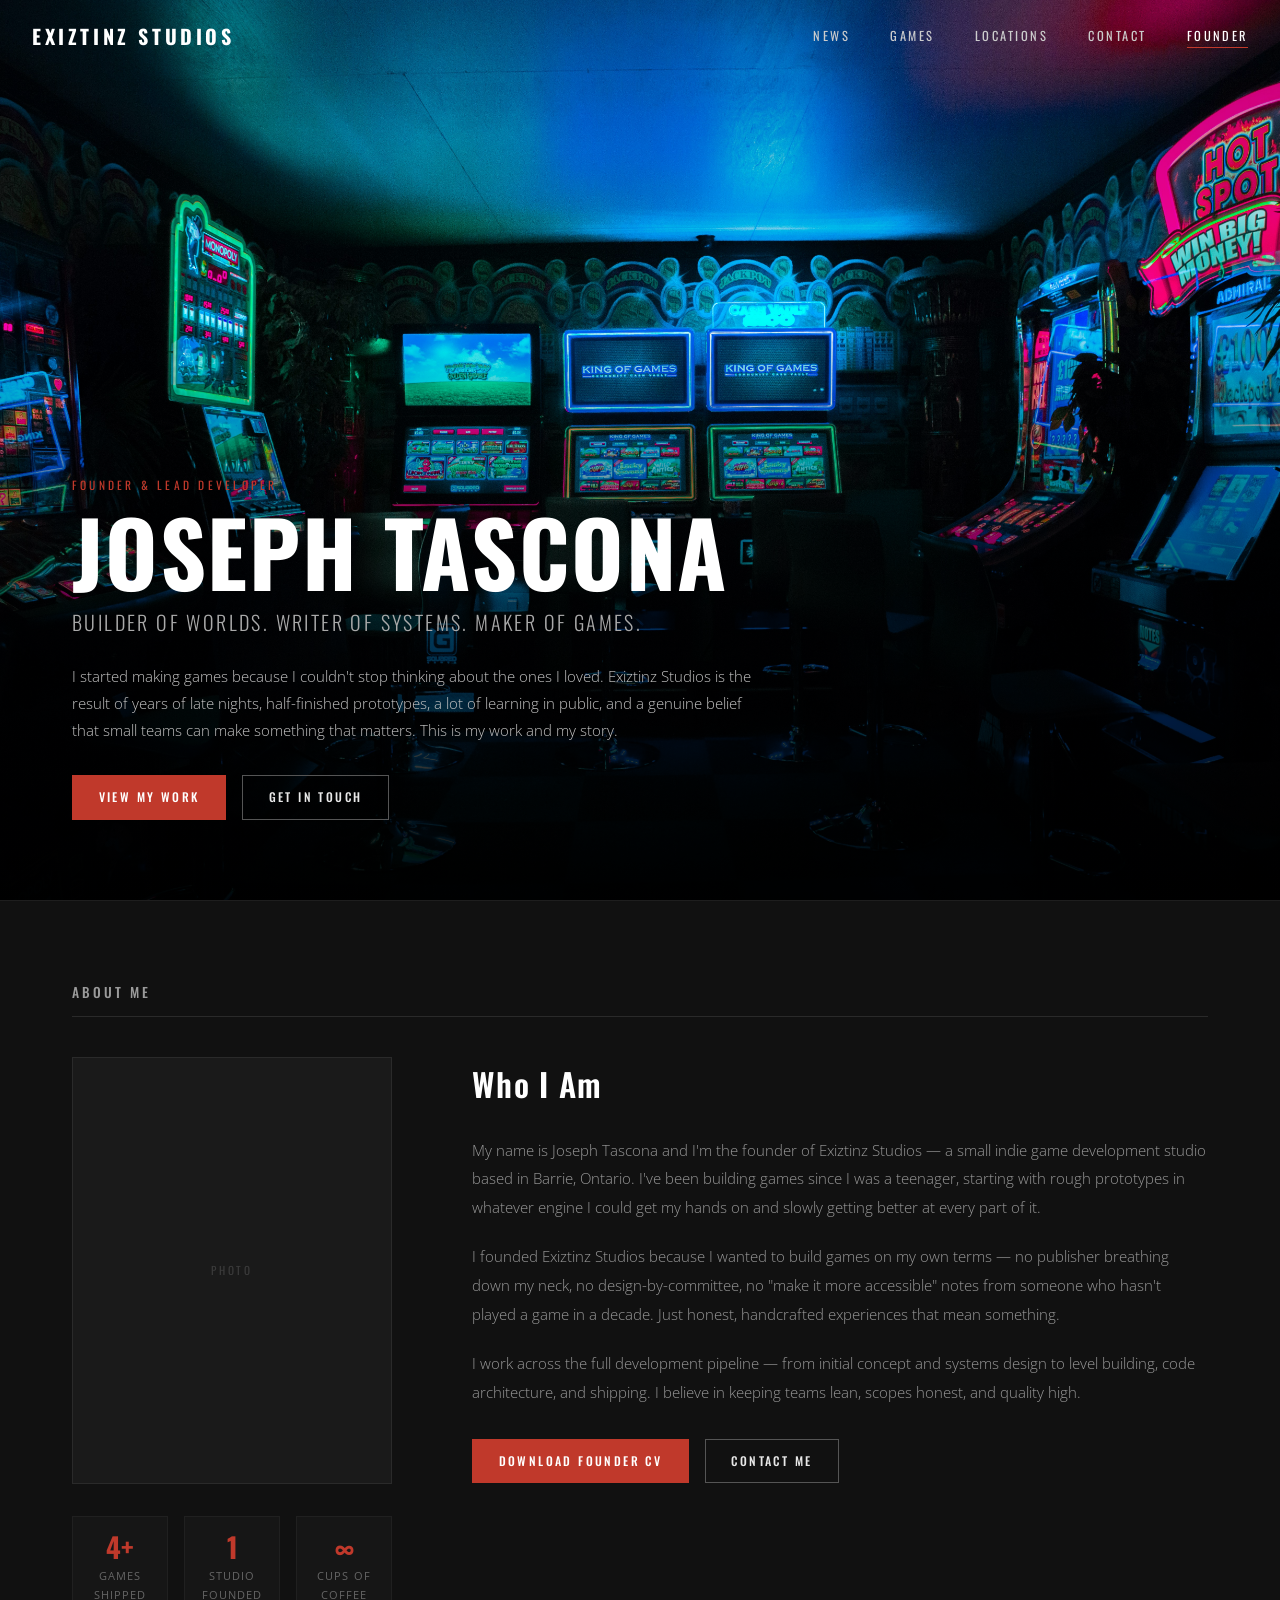
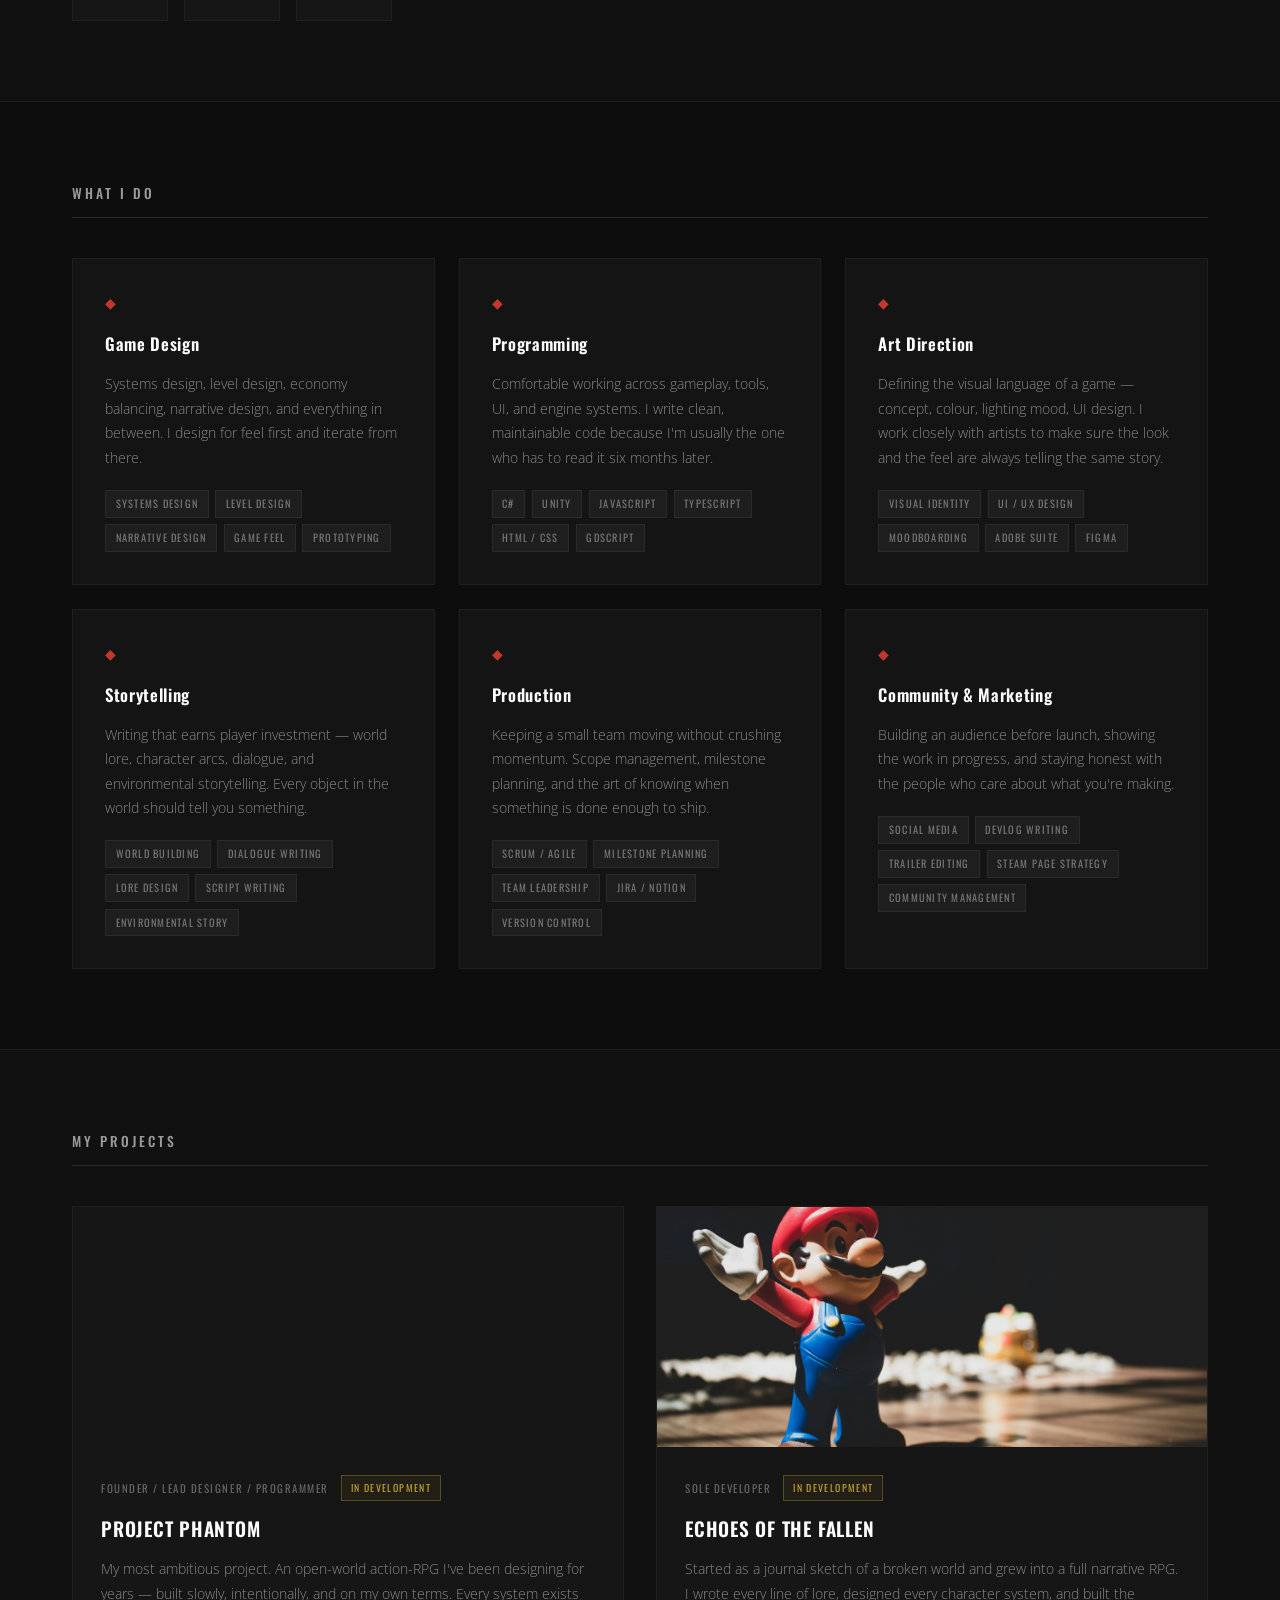
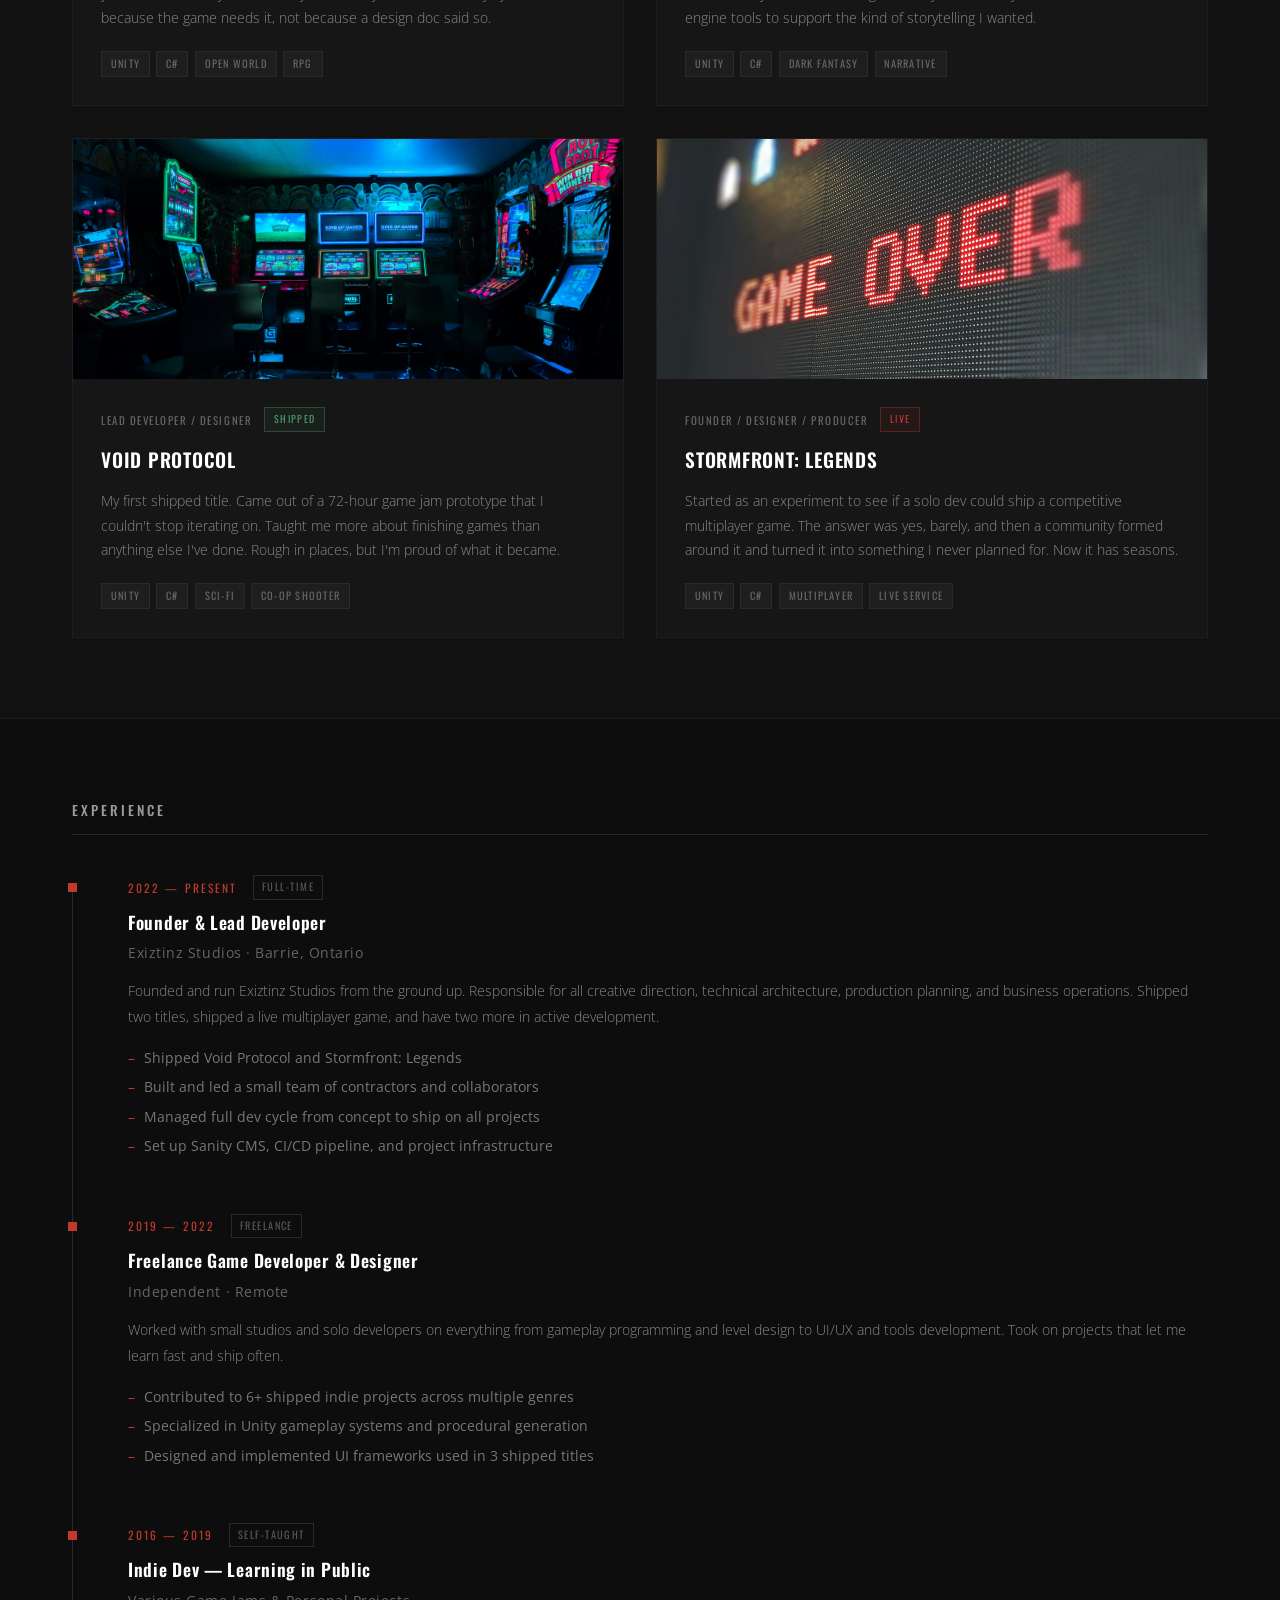
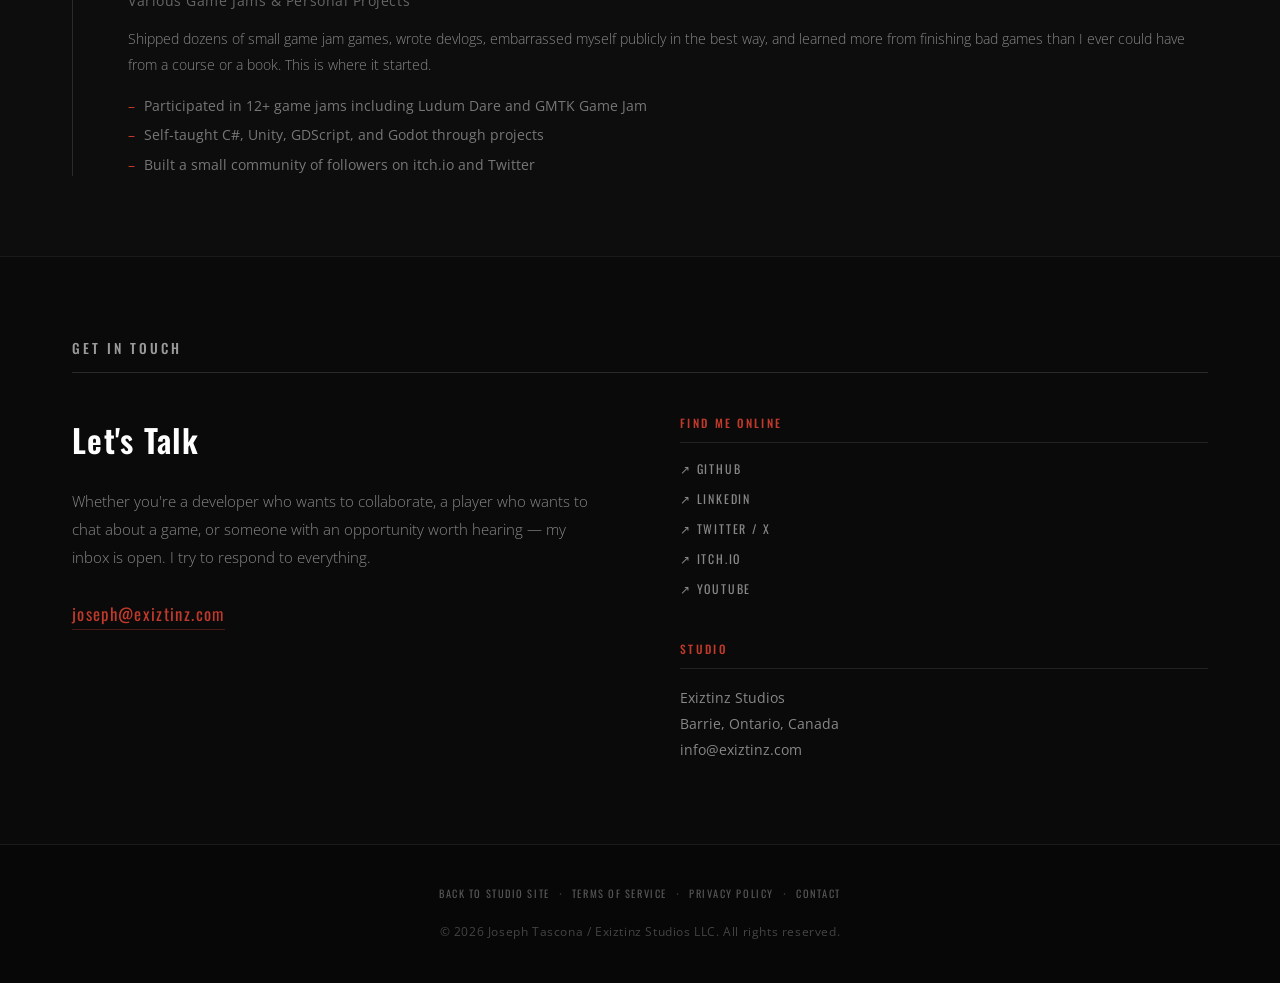
==== commit 312875e6: "Changed wording for button" ====
--- a/founder.html
+++ b/founder.html
@@ -106,7 +106,7 @@
             teams lean, scopes honest, and quality high.
           </p>
           <div class="founder-about-actions">
-            <a href="#" class="btn-solid" id="resume-download-btn">DOWNLOAD RESUME</a>
+            <a href="#" class="btn-solid" id="founder-cv-download-btn">DOWNLOAD FOUNDER CV</a>
             <a href="#founder-contact" class="btn-outline">CONTACT ME</a>
           </div>
         </div>
